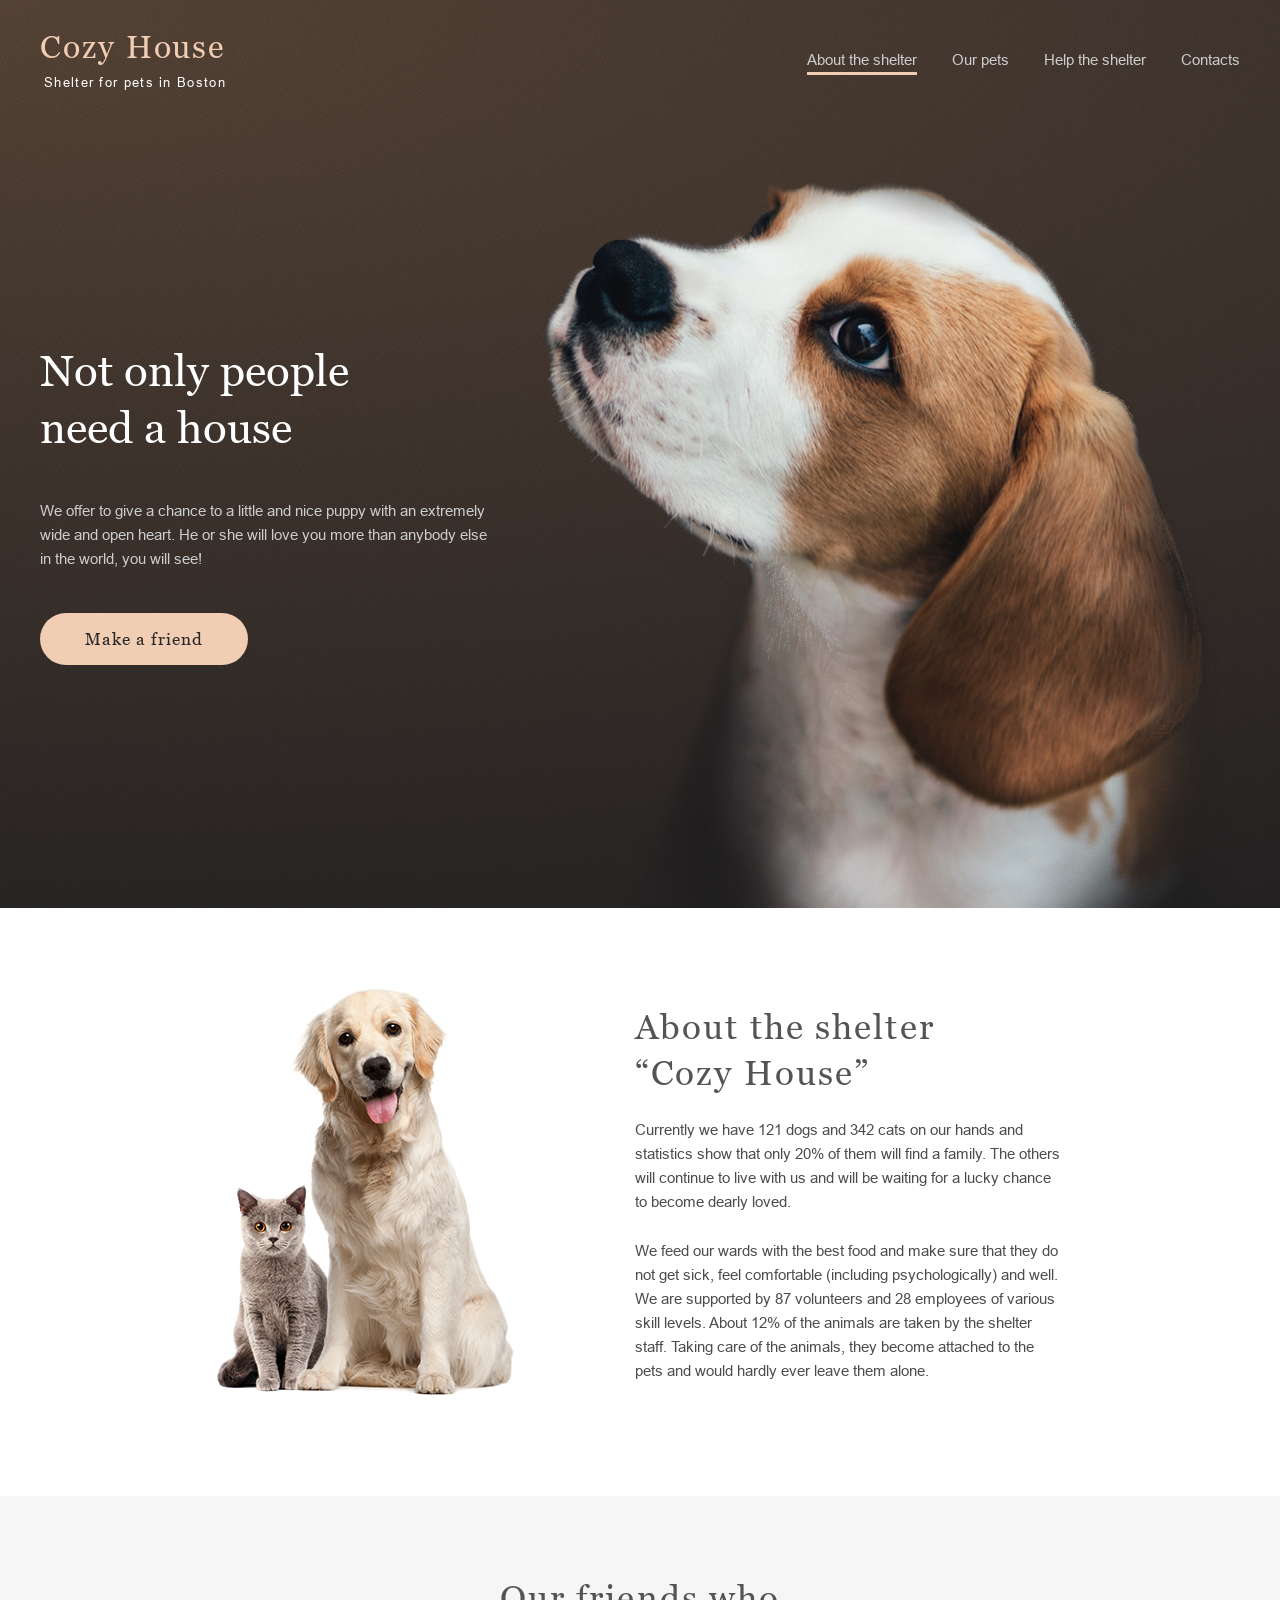
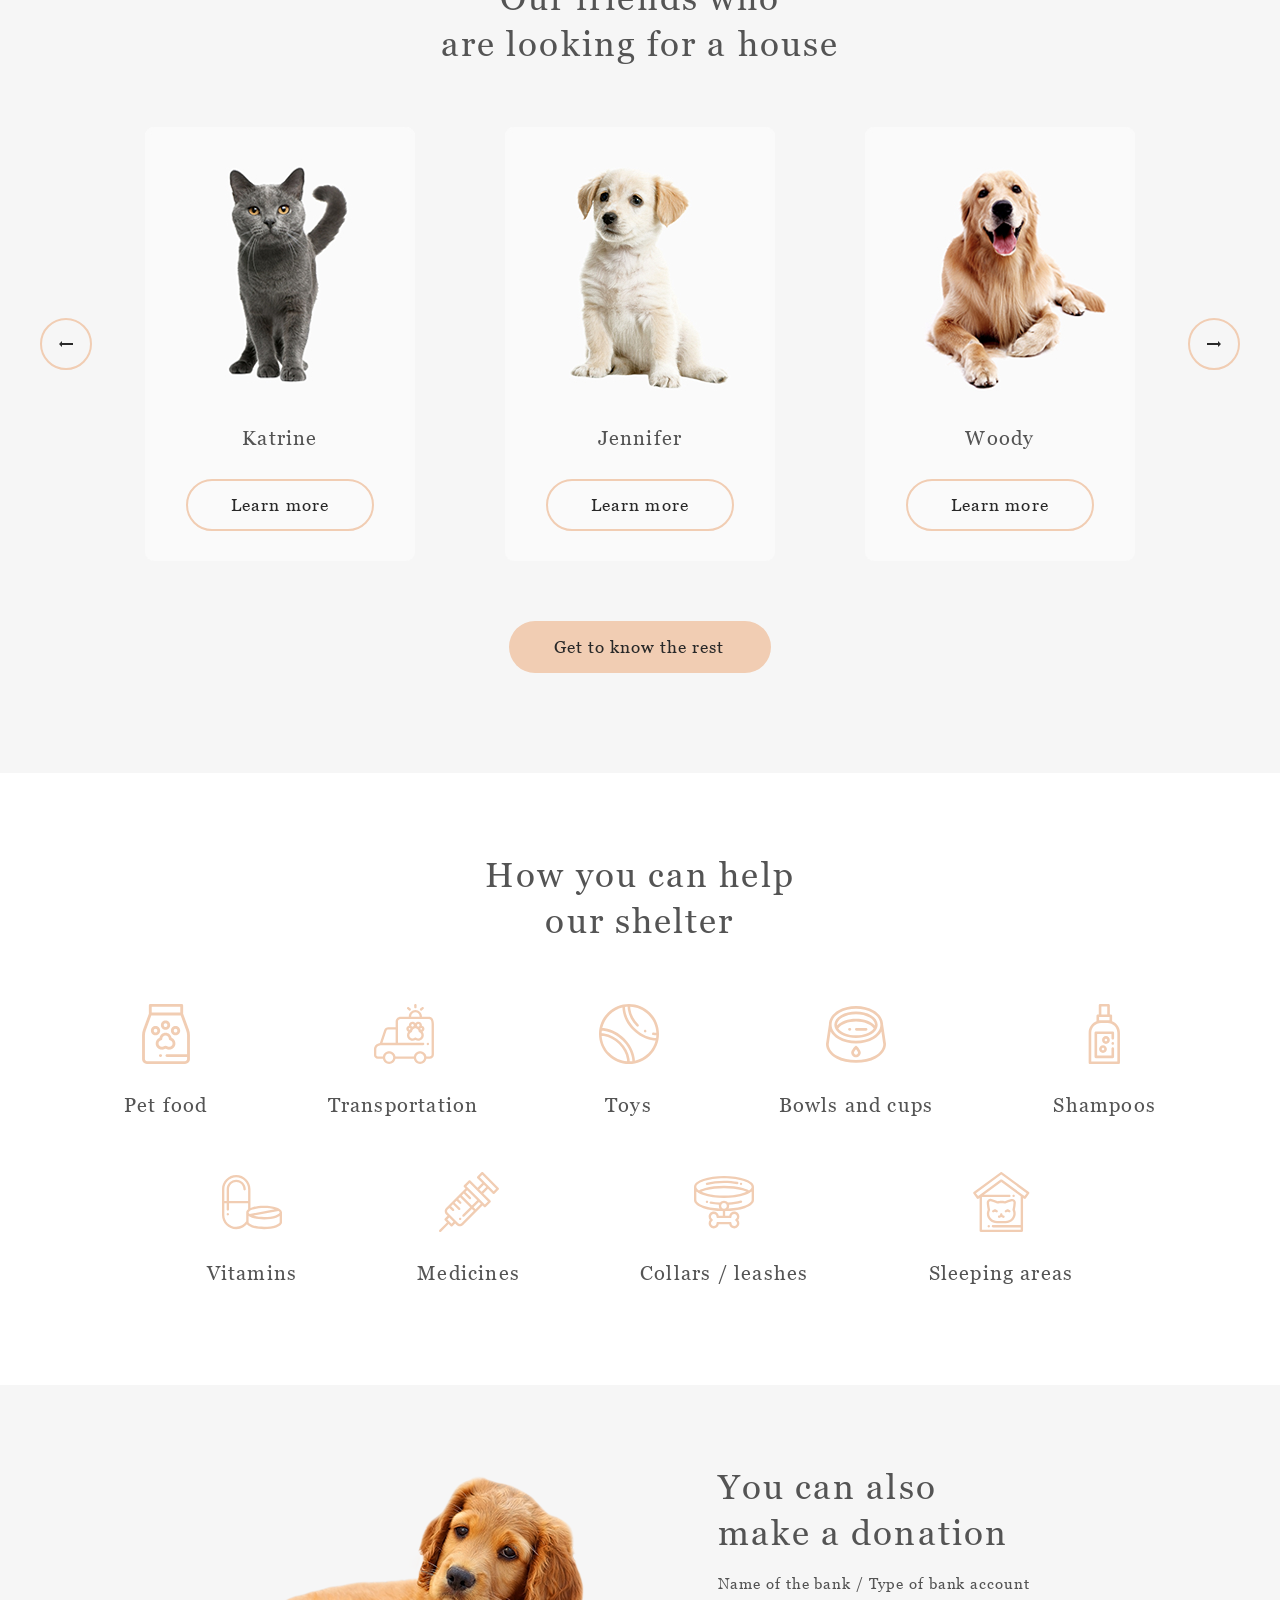
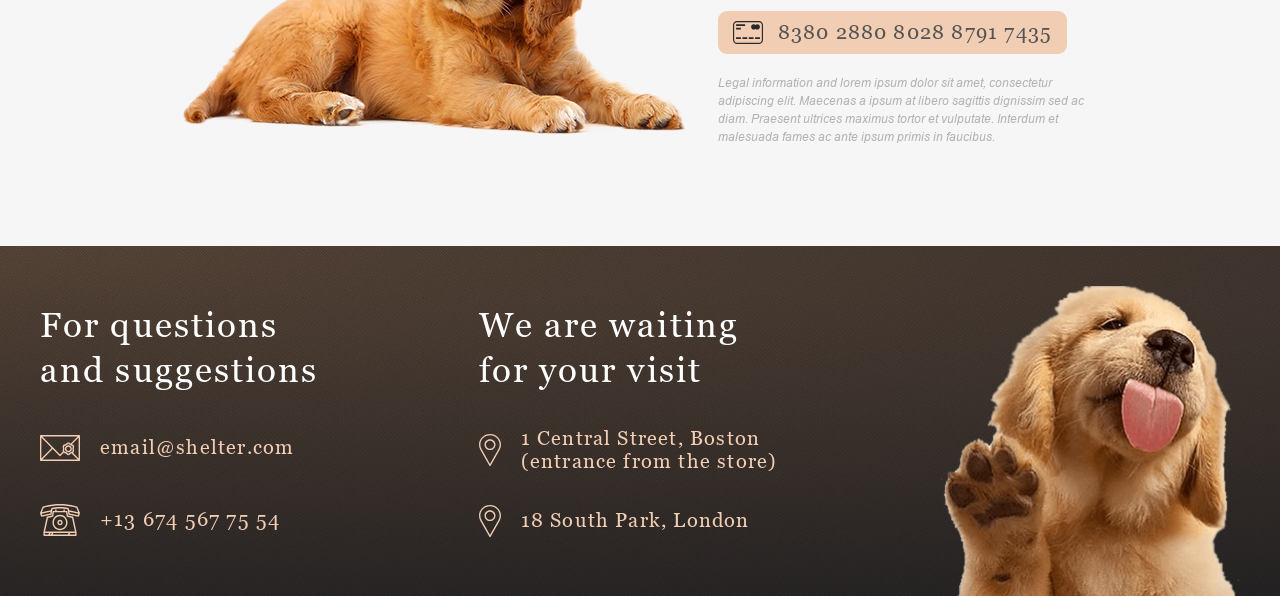
==== index.html @ 215c57c2 "w" ====
<!DOCTYPE html>
<html lang="en">
<head>
    <meta charset="UTF-8">
    <meta name="viewport" content="width=device-width, initial-scale=1.0">
    <title>Cozy House | main page</title>
    <link rel="preload" href="fonts/ArialMT.woff2" as="font" type="font/woff2" crossorigin>
    <link rel="preload" href="fonts/Georgia.woff2" as="font" type="font/woff2" crossorigin>
    <link rel="stylesheet" href="css/style.css">
    <link rel="icon" type="image/x-icon" href="images/favicon.ico">
</head>
<body>
    <header class="header">
        <div class="container">
            <div class="header__row">
                <a class="header__logo logo" href="#">
                    <div class="logo__title">
                        Cozy House
                    </div>
                    <div class="logo__desc">
                        Shelter for pets in Boston
                    </div>
                </a>
                <nav class="header__main-menu main-menu">
                    <ul class="main-menu__list">
                        <li class="main-menu__item"><a href="#" class="main-menu__link main-menu__link--current">About the shelter</a></li>
                        <li class="main-menu__item"><a href="pets.html" class="main-menu__link">Our pets</a></li>
                        <li class="main-menu__item"><a href="#help" class="main-menu__link">Help the shelter</a></li>
                        <li class="main-menu__item"><a href="#contacts" class="main-menu__link">Contacts</a></li>
                    </ul>
                </nav>
                <div class="burger header__burger">
                    <div class="burger__elem"></div>
                    <div class="burger__elem"></div>
                    <div class="burger__elem"></div>
                </div>
            </div>
        </div>
    </header>
    <main class="main">
        <div class="hero">
            <div class="container">
                <div class="hero__row">
                    <div class="hero__content">
                        <h1 class="hero__title">
                            Not only people need a house
                        </h1>
                        <div class="hero__desc">
                            We offer to give a chance to a little and nice puppy with an extremely wide and open heart. He or she will love you more than anybody else in the world, you will see!
                        </div>
                        <a class="hero__button button button--background" href="#friends">
                            Make a friend
                        </a>
                    </div>
                    <div class="hero__image-container">
                        <img class="hero__image" src="images/hero-image.png" width="698" height="728" alt="">
                    </div>
                </div>
            </div>
        </div>
        <section class="about">
            <div class="container">
                <div class="about__row">
                    <div class="about__image-container">
                        <img class="about__image" src="images/about-pets.png" width="300" height="408" alt="">
                    </div>
                    <div class="about__content">
                        <h2 class="section-title about__section-title">
                            About the shelter “Cozy House”
                        </h2>
                        <p>
                            Currently we have 121 dogs and 342 cats on our hands and statistics show that only 20% of them will find a family. The others will continue to live with us and will be waiting for a lucky chance to become dearly loved.
                        </p>
                        <p>
                            We feed our wards with the best food and make sure that they do not get sick, feel comfortable (including psychologically) and well. We are supported by 87 volunteers and 28 employees of various skill levels. About 12% of the animals are taken by the shelter staff. Taking care of the animals, they become attached to the pets and would hardly ever leave them alone.
                        </p>
                    </div>
                </div>
            </div>
        </section>
        <section class="friends friends--hero" id="friends">
            <div class="container">
                <h2 class="friends__section-title section-title section-title--big-margin">
                    Our friends who
                    are&nbsp;looking for a house
                </h2>
                <div class="friends__slider slider">
                    <div class="slider__arrow slider__arrow--left">
                        <svg width="14" height="6" viewBox="0 0 14 6" fill="none" xmlns="http://www.w3.org/2000/svg">
                            <path d="M14 2V4H3V6L0 3L3 0V2H14Z" fill="#292929" />
                        </svg>
                    </div>
                   
                    <div class="slider__wrapper">
                        <div class="slider__item">
                            <a class="friends-item" href="#">
                                <div class="friends-item__image-container">
                                    <img src="images/pets-katrine.jpg" alt="">
                                </div>
                                <div class="friends-item__title">
                                    Katrine
                                </div>
                                <div class="friends-item__button button button--round">
                                    Learn more
                                </div>
                            </a>
                        </div>
                        <div class="slider__item">
                            <a class="friends-item" href="#">
                                <div class="friends-item__image-container">
                                    <img src="images/pets-jennifer.jpg" alt="">
                                </div>
                                <div class="friends-item__title">
                                    Jennifer
                                </div>
                                <div class="friends-item__button button button--round">
                                    Learn more
                                </div>
                            </a>
                        </div>
                        <div class="slider__item">
                            <a class="friends-item" href="#">
                                <div class="friends-item__image-container">
                                    <img src="images/pets-woody.jpg" alt="">
                                </div>
                                <div class="friends-item__title">
                                    Woody
                                </div>
                                <div class="friends-item__button button button--round">
                                    Learn more
                                </div>
                            </a>
                        </div>
                        <div class="slider__item">
                            <a class="friends-item" href="#">
                                <div class="friends-item__image-container">
                                    <img src="images/pets/pets-timmy.png" alt="">
                                </div>
                                <div class="friends-item__title">
                                    Timmy
                                </div>
                                <div class="friends-item__button button button--round">
                                    Learn more
                                </div>
                            </a>
                        </div>
                        <div class="slider__item">
                            <a class="friends-item" href="#">
                                <div class="friends-item__image-container">
                                    <img src="images/pets/pets-scarlet.jpg" alt="">
                                </div>
                                <div class="friends-item__title">
                                    Scarlet
                                </div>
                                <div class="friends-item__button button button--round">
                                    Learn more
                                </div>
                            </a>
                        </div>
                        <div class="slider__item">
                            <a class="friends-item" href="#">
                                <div class="friends-item__image-container">
                                    <img src="images/pets/8.jpg" alt="">
                                </div>
                                <div class="friends-item__title">
                                    Freddie
                                </div>
                                <div class="friends-item__button button button--round">
                                    Learn more
                                </div>
                            </a>
                        </div>
                    </div>
                    <div class="slider__arrow slider__arrow--right">
                        <svg width="14" height="6" viewBox="0 0 14 6" fill="none" xmlns="http://www.w3.org/2000/svg">
                            <path d="M0 4V2L11 2V0L14 3L11 6V4L0 4Z" fill="#292929" />
                        </svg>
                    </div>
                </div>
                <a class="friends__button button button--background" href="pets.html">
                    Get to know the rest
                </a>
            </div>
        </section>
        <section class="help" id="help">
            <div class="container">
                <h2 class="help__section-title section-title section-title--big-margin">
                    How you can help
                    our shelter
                </h2>
                <div class="help__row">
                    <div class="help__col">
                        <div class="help-item">
                            <div class="help-item__icon">
                                <img src="images/help/1.svg" alt="">
                            </div>
                            <div class="help-item__name">
                                Pet food
                            </div>
                        </div>
                    </div>
                    <div class="help__col">
                        <div class="help-item">
                            <div class="help-item__icon">
                                <img src="images/help/2.svg" alt="">
                            </div>
                            <div class="help-item__name">
                                Transportation
                            </div>
                        </div>
                    </div>
                   
                    <div class="help__col">
                        <div class="help-item">
                            <div class="help-item__icon">
                                <img src="images/help/3.svg" alt="">
                            </div>
                            <div class="help-item__name">
                                Toys
                            </div>
                        </div>
                    </div>
                    <div class="help__col">
                        <div class="help-item">
                            <div class="help-item__icon">
                                <img src="images/help/4.svg" alt="">
                            </div>
                            <div class="help-item__name">
                                Bowls and cups
                            </div>
                        </div>
                    </div>
                    <div class="help__col">
                        <div class="help-item">
                            <div class="help-item__icon">
                                <img src="images/help/5.svg" alt="">
                            </div>
                            <div class="help-item__name">
                                Shampoos
                            </div>
                        </div>
                    </div>
                    <div class="help__col">
                        <div class="help-item">
                            <div class="help-item__icon">
                                <img src="images/help/6.svg" alt="">
                            </div>
                            <div class="help-item__name">
                                Vitamins
                            </div>
                        </div>
                    </div>
                    <div class="help__col">
                        <div class="help-item">
                            <div class="help-item__icon">
                                <img src="images/help/7.svg" alt="">
                            </div>
                            <div class="help-item__name">
                                Medicines
                            </div>
                        </div>
                    </div>
                    <div class="help__col">
                        <div class="help-item">
                            <div class="help-item__icon">
                                <img src="images/help/8.svg" alt="">
                            </div>
                            <div class="help-item__name">
                                Collars / leashes
                            </div>
                        </div>
                    </div>
                    <div class="help__col">
                        <div class="help-item">
                            <div class="help-item__icon">
                                <img src="images/help/9.svg" alt="">
                            </div>
                            <div class="help-item__name">
                                Sleeping areas
                            </div>
                        </div>
                    </div>
                </div>
            </div>
        </section>
        <section class="dontaion">
            <div class="container">
                <div class="dontaion__row">
                    <div class="donation__image-container">
                        <img class="dontaion__image" src="images/donation-dog.png" alt="">
                    </div>
                    <div class="dontaion__content">
                        <h2 class="dontaion__section-title section-title">
                            You can also make a donation
                        </h2>
                        <p class="donation__subtitle">
                            Name of the bank / Type of bank account
                        </p>
                        <a class="donation__credit-card cradit-card" href="#">
                            <img class="cradit-card__img" src="images/credit-card.svg" alt="">
                            8380 2880 8028 8791 7435
                        </a>
                        <div class="donation__desc">
                            Legal information and lorem ipsum dolor sit amet, consectetur adipiscing elit. Maecenas a ipsum at libero sagittis dignissim sed ac diam. Praesent ultrices maximus tortor et vulputate. Interdum et malesuada fames ac ante ipsum primis in faucibus.
                        </div>
                    </div>
                </div>
              
            </div>
        </section>
    </main> 
    <footer class="footer" id="contacts">
        <div class="container">
            <div class="footer__row">
                <div class="footer__col footer__col--links">
                    <h2 class="footer__section-title footer__section-title--big section-title">
                        For questions and suggestions
                    </h2>
                    <ul class="footer__contacts">
                        <li class="footer__list-item">
                            <a class="footer__item footer__item--center" href="mailto:email@shelter.com">
                                <img src="images/icon-email.svg" alt="">
                                email@shelter.com
                            </a>
                        </li>
                        <li class="footer__list-item">
                            <a class="footer__item footer__item--center" href="tel:+136745677554">
                                <img src="images/icon-phone.svg" alt="">
                                +13 674 567 75 54
                            </a>
                        </li>
                    </ul>
                </div>
                <div class="footer__col footer__col--adress">
                    <h2 class="footer__section-title section-title">
                        We are waiting for your visit
                    </h2>
                    <ul class="footer__contacts">
                        <li class="footer__list-item">
                            <a class="footer__item footer__item--center" href="https://maps.app.goo.gl/FoFPzvUxAFWKKioE9" target="_blank">
                                <img src="images/icon-marker.svg" alt="">
                                1 Central Street, Boston (entrance from the store)
                            </a>
                        </li>
                        <li class="footer__list-item">
                            <a class="footer__item footer__item--center" href="https://maps.app.goo.gl/FoFPzvUxAFWKKioE9" target="_blank">
                                <img src="images/icon-marker.svg" alt="">
                                18 South Park, London 
                            </a>
                        </li>
                    </ul>
                </div>
                <div class="footer__col">
                    <img  src="images/footer-puppy.png" alt="">
                </div>
            </div>
        </div>
    </footer>
    
    <div class="pop-up__container">
        <div class="pop-up">
        <div class="pop-up__img">
            <img class="" src="" alt="">
        </div>
        <div class="pop-up__right">
            <button class="pop-up__close">x</button>
            <div class="pop-up__title"></div>
        </div>
    </div>
    </div>

<style>
    .pop-up__container{
        display: none;
        position: fixed;
        top: 0;
        left: 0;
        width: 100%;
        height: 100%;
        background: rgba(0, 0, 0, 0.7);
        z-index: 200;
        justify-content: center; 
        align-items: center;
    }
    .pop-up{
        background: white;
        padding: 40px;
        position: relative;
        max-width: 500px;
        width: 90%;
        display: flex;
    }
    .pop-up__img{
        width: 150px;
        height: 270px;
    }
    .pop-up__right{
        padding-left: 40px;
    }
    .pop-up__close{
        position: absolute;
        top: 40px;
        right: 40px;
        border: none;
        padding: 10px 15px;
        border-radius: 17px;
        background-color: #41291a;
        color: aliceblue;
    }
    .pop-up__active{
        display: flex;
    }
    .pop-up__title{
        font-size: 30px;
    }

</style>


    <script src="main.js"></script>
</body>
</html>
---- css/style.css ----
:root {
    --color-light-xl: #fff;
	--color-light-l: #f6f6f6;
	--color-light-s: #fafafa;
	--color-dark-s: #cdcdcd;
	--color-dark-m: #b2b2b2;
	--color-dark-l: #545454;
	--color-dark-xl: #4c4c4c;
	--color-dark-2xl: #444;
	--color-dark-3xl: #292929;
	--color-primary: #f1cdb3;
	--color-primary-light: #fddcc4;
	--start-screen-gradient-background: #211f20;
	--footer-gradient-background: #211f20;
    --font-family: "Georgia", sans-serif;
    --second-family: "Arial", sans-serif;
}
@font-face {
    font-family: 'Georgia';
    src: url('../fonts/Georgia-Italic.woff2') format('woff2');
    font-weight: normal;
    font-style: italic;
    font-display: swap;
}

@font-face {
    font-family: 'Arial';
    src: url('../fonts/ArialMT.woff2') format('woff2');
    font-weight: normal;
    font-style: normal;
    font-display: swap;
}

@font-face {
    font-family: 'Arial';
    src: url('../fonts/Arial-ItalicMT.woff2') format('woff2');
    font-weight: normal;
    font-style: italic;
    font-display: swap;
}

@font-face {
    font-family: 'Georgia';
    src: url('../fonts/Georgia.woff2') format('woff2');
    font-weight: normal;
    font-style: normal;
    font-display: swap;
}


html{
	scroll-behavior: smooth;
	height: 100%;
}

body{
	display: flex;
	flex-direction: column;	
	height: 100%;
    margin: 0;
    padding: 0;
    font-family: var(--font-family);
    color: var(--color-dark-l);
	background: var(--color-light-l);
}

.main{
	flex: 1 0 auto;
}

.footer{
	flex: 0 0 auto;
}

.container{
	max-width: 1200px;
	padding: 0 15px;
	margin: 0 auto;
}

.button{
	display: inline-flex;
	box-sizing: border-box;
	font-family: var(--font-family);
	font-weight: 400;
	font-size: 17px;
	line-height: 130%;
	color: var(--color-dark-3xl);
	letter-spacing: 0.06em;
	text-decoration: none;
	border-radius: 100px;
	transition: 0.3s;
}

.button--background{
	padding: 15px 45px;
	background: var(--color-primary);
}

.button--background:hover{
	background: var(--color-primary-light)
}

.button--round{
	padding: 13px 43px;
	border: 2px solid var(--color-primary);
}

.section-title{
	font-family: var(--font-family);
	font-weight: 400;
	font-size: 35px;
	line-height: 130%;
	letter-spacing: 0.06em;
	color: var(--color-dark-l);
	margin: 0;
}

.section-title--big-margin{
	margin-bottom: 60px;
}

.header{
	position: absolute;
	top: 0;
	left: 0;
	z-index: 10;
	width: 100%;
	padding: 30px 0;
}

.header--inside{
	position: relative;
}

.header--white{
	background: var(--color-light-xl);
}

.header--white .logo__title{
	color: var(--color-dark-l);
}

.header--white .logo__desc{
	color: var(--color-dark-3xl);
}

.header--white .main-menu__link{
	color: var(--color-dark-l);
}

.header--white .main-menu__link:not(.main-menu__link--current):hover{
	color: var(--color-dark-3xl);
}

.header--white .burger__elem{
	background-color: #000000;
}

.header__row{
	display: flex;
	justify-content: space-between;
	align-items: center;
}

.logo{
	text-decoration: none;
}

.logo__title{
	font-family: var(--font-family);
	font-weight: 400;
	font-size: 32px;
	line-height: 110%;
	letter-spacing: 0.06em;
	color: var(--color-primary);
}

.logo__desc{
	margin-top: 10px;	
	margin-left: 4px;
	font-family: var(--second-family);
	font-weight: 400;
	font-size: 13px;
	letter-spacing: 0.1em;
	color: var(--color-light-xl);
}

.main-menu__list{
	padding: 0;
	margin: 0;
	display: flex;
	gap: 35px;
	list-style: none;
}

.main-menu__link{
	position: relative;
	display: block;
	font-family: var(--second-family);
	font-weight: 400;
	font-size: 15px;
	line-height: 160%;
	color: var(--color-dark-s);
	text-decoration: none;
	transition: 0.3s;
}

.main-menu__link:after{
	content: '';
	position: absolute;
	top: 100%;
	left: 0;
	width: 0;
	height: 3px;
	background: var(--color-primary);
	transition: 0.3s;
}

.main-menu__link--current{
	cursor: inherit;
}

.main-menu__link.main-menu__link--current:after{
	width: 100%;
}

.main-menu__link:not(.main-menu__link--current):active,
.main-menu__link:not(.main-menu__link--current):hover{
	color: var(--color-light-s);
}


.main-menu__link:not(.main-menu__link--current):active:after{
	width: 100%;
}

.hero{
	position: relative;
	padding-top: 180px;
	background: var(--start-screen-gradient-background) radial-gradient(237.5% 111.8% at 0% 0%, rgb(91, 72, 58) 0%, rgb(38, 36, 37) 100%);
	background-size: cover;
}
.hero::before{
	content: '';
	position: absolute;
	top: 0;
	height: 100%;
	width: 100%;
	background-image: url(../images/noise_transparent.png);
}

.hero__row{
	position: relative;
	display: flex;
	align-items: flex-end;
	justify-content: space-between;
}

.hero__content{
	align-self: center;
	flex-shrink: 0;
	padding-bottom: 80px;
}

.hero__title{
	margin: 0;
	max-width: 310px;
	font-weight: 400;
	font-size: 44px;
	line-height: 130%;
	color: var(--color-light-xl);
}

.hero__desc{
	margin: 42px 0;
	font-family: var(--second-family);
	font-weight: 400;
	font-size: 15px;
	line-height: 160%;
	color: var(--color-dark-s);
	max-width: 460px;
}

.hero__image{
	display: block;
	max-width: 100%;
	height: auto;
}

.about{
	padding: 80px 0 96px;
	background: var(--color-light-xl);
}

.about__row{
	display: flex;
	align-items: center;
	justify-content: center;
	gap: 120px;
}
.about__content{
	max-width: 430px;
}

.about__section-title{
	max-width: 370px;
	margin-bottom: 22px;
}

.about__content p{
	font-family: var(--second-family);
	font-weight: 400;
	font-size: 15px;
	line-height: 160%;
	color: var(--color-dark-xl);
	margin: 0;
}	

.about__content p + p{
	margin-top: 25px;
}

.friends{
	padding: 80px 0 100px;
}

.friends__grid{
	display: grid;
	grid-template-columns: repeat(4, 1fr);
	gap: 30px 40px;
}

.friends__section-title{
	max-width: 430px;
	margin-left: auto;
	margin-right: auto;
	text-align: center;
}

.friends__pagination{
	margin-top: 60px;
}

.pagination__list{
	display: flex;
	align-items: center;
	justify-content: center;
	gap: 20px;
	list-style: none;
	padding: 0;
	margin: 0;
	list-style: none;

}

.pagination__link{
	display: flex;
	align-items: center;
	justify-content: center;
	height: 52px;
	width: 52px;
	box-sizing: border-box;
	border: 2px solid var(--color-primary);
	border-radius: 100px;
	padding-bottom: 3px;
	font-size: 20px;
	line-height: 1;
	/* letter-spacing: 0.06em; */
	text-align: center;
	color: var(--color-dark-3xl);
	text-decoration: none;
	transition: 0.4s;
}

.pagination__link:not(.pagination__link--disable):not(.pagination__link--current):hover{
	background: var(--color-primary-light);
	border-color: var(--color-primary-light);
}

.pagination__link:not(.pagination__link--disable):not(.pagination__link--current):active,
.pagination__link--current{
	background: var(--color-primary);
	border-color:  var(--color-primary);
}

.pagination__link--disable{
	color: var(--color-dark-s);
	border-color: var(--color-dark-s);
	cursor: no-drop;
}

.slider{
	position: relative;
	padding: 0 105px;
	box-sizing: border-box;
	
}

.slider__wrapper{
	display: flex;
	/* display: grid; */
	/* grid-auto-flow: column; */
	/* flex-basis: calc((100% - (90px * 2)) / 3); */
	gap: 90px;
	overflow: hidden;
	}

.slider__arrow{
	position: absolute;
	top: 50%;
	transform: translateY(-50%);
	display: flex;
	align-items: center;
	justify-content: center;
	height: 52px;
	width: 52px;
	box-sizing: border-box;
	border-radius: 100px;
	border: 2px solid var(--color-primary);
	cursor: pointer;
	transition: 0.3s;
}

.slider__arrow:hover{
	background-color: var(--color-primary-light);
	border-color: var(--color-primary-light);
}

.slider__arrow--left{
	left: 0;
}

.slider__arrow--right{
	right: 0;
}

.friends__button{
	display: block;
	max-width: 262px;
	margin: 60px auto 0;
}

.slider__item{
	flex-basis: calc((100% - (90px * 2)) / 3);
	flex-grow: 0;
    flex-shrink: 0;
}
.friends-item{
	display: flex;
	flex-direction: column;
	align-items: center;
	gap: 30px;
	padding-bottom: 30px;
	text-decoration: none;
	background: var(--color-light-s);
	border-radius: 9px;
	transition: 0.3s;



}

.friends-item:hover{
	background-color: #ffffff;
	box-shadow: 0 2px 35px 14px rgba(13, 13, 13, 0.04);
}

.friends-item:hover .friends-item__button{
	background: var(--color-primary-light);
	border-color: var(--color-primary-light);
}

.friends-item__image-container{
	position: relative;
	overflow: hidden;
	height: 270px;
	border-radius: 9px 9px 0 0;
}

.friends-item__image-container img{
	height: 100%;
	width: 100%;
	object-fit: contain;
	object-position: center;
}

.friends-item__title{
	font-family: var(--font-family);
	font-weight: 400;
	font-size: 20px;
	letter-spacing: 0.06em;
	text-align: center;
	color: var(--color-dark-l);
	text-decoration: none;
}

.help{
	padding: 80px 0 100px;
	background: var(--color-light-xl);
}

.help__section-title{
	max-width: 310px;
	margin-left: auto;
	margin-right: auto;
	text-align: center;
}

.help__row{
	display: flex;
    flex-wrap: wrap;
    gap: 55px 120px;
    justify-content: center;
}


.help-item{
	display: flex;
	flex-direction: column;
	align-items: center;
	gap: 30px;
}

.help-item__icon{
	height: 60px;
	display: flex;
	align-items: flex-end;
	justify-content: center;
}

.help-item__icon img{
	max-width: 100%;
	max-height: 60px;
}

.help-item__name{
	font-family: var(--font-family);
	font-weight: 400;
	font-size: 20px;
	line-height: 115%;
	letter-spacing: 0.06em;
	text-align: center;
	color: var(--color-dark-l);
}

.dontaion{
	padding: 80px 0 100px;
	background: var(--color-light-l);
}

.dontaion__row{
	display: flex;
	justify-content: center;
	align-items: center;
	gap: 30px;
}

.dontaion__content{
	max-width: 380px;
}

.dontaion__section-title{
	max-width: 300px;
}

.donation__subtitle{
	margin: 20px 0 18px;
	font-family: var(--font-family);
	font-weight: 400;
	font-size: 15px;
	line-height: 110%;
	letter-spacing: 0.06em;
	color: var(--color-dark-l);
}

.donation__image-container{
	padding-top: 4px;
}

.cradit-card{
	display: flex;
	align-items: center;
	padding: 10px 10px 10px 15px;
	box-sizing: border-box;
	max-width: 349px;
	font-family: var(--font-family);
	font-weight: 400;
	font-size: 20px;
	line-height: 115%;
	letter-spacing: 0.06em;
	color: var(--color-dark-l);
	text-decoration: none;
	border-radius: 9px;
	background: var(--color-primary);
	transition: 0.4s;
}

.cradit-card:hover{
	opacity: .8;
}

.cradit-card__img{
	margin-right: 15px;
}

.donation__desc{
	margin-top: 20px;
	font-family: var(--second-family);
	font-style: italic;
	font-weight: 400;
	font-size: 12px;
	line-height: 150%;
	color: var(--color-dark-m);
}


.footer{
	position: relative;
	padding: 40px 0 0 0;
	/* background:  radial-gradient(549.89% 73.65% at 5.73% 50%, rgb(81, 61, 47) 0%, rgb(26, 26, 28) 100%) var(--start-screen-gradient-background); */
	background: var(--start-screen-gradient-background) radial-gradient(237.5% 111.8% at 0% 0%, rgb(91, 72, 58) 0%, rgb(38, 36, 37) 100%);
}
.footer::before{
	content: '';
	position: absolute;
	top: 0;
	left: 0;
	height: 100%;
	width: 100%;
	background: url(../images/noise_transparent.png);
}
.footer__row{
	position: relative;
	display: flex;
	align-items: flex-start;
	justify-content: space-between;
}

.footer__section-title{
	margin-bottom: 33px;
	color: var(--color-light-xl);
}

.footer__section-title--big{
	margin-bottom: 38px;
}

.footer__contacts{
	padding: 0;
	margin: 0;
	list-style: none;
}

.footer__col--links {
	max-width: 279px;
}

.footer__col--adress{
	max-width: 302px;
}

.footer__col--adress .footer__list-item + .footer__list-item{
	margin-top: 32px;
}

.footer__col > img{
	display: block;
}
.footer__col:not(:last-child){
	padding-top: 17px;
}

.footer__item{
	display: flex;
	align-items: flex-start;
	font-weight: 400;
	font-size: 20px;
	line-height: 115%;
	letter-spacing: 0.06em;
	color: var(--color-primary);
	text-decoration: none;
	transition: .4s;
}

.footer__item:hover{
	opacity: 0.8;
}

.footer__item--center{
	align-items: center;
}

.footer__item img{
	margin-right: 20px;
	flex-shrink: 0;
}

.footer__list-item + .footer__list-item {
	margin-top: 40px;
}

.burger{
	display: none;
}

@media (max-width:1100px){
	
	.slider__wrapper{
		gap: 50px;
	}

	.friends__grid{
		grid-template-columns: repeat(3,1fr);
	}
}
@media (max-width:991px){

	.slider__item{
		
		flex-basis: calc((100% - 40px) / 2);
	 }
	.container{
		padding: 0 30px;
	}

	.hero {
		padding-top: 149px;
	}

	.hero__row{
		flex-direction: column;
	}

	.hero__content{
		display: flex;
		flex-direction: column;
		padding-bottom: 100px;
	}

	.hero__desc{
		max-width: clamp(300px, 60vw, 800px);
	}
	
	.hero__image{
		max-width: 569px;
		width: 100%;
	}

	.hero__button{
		margin: 0 auto;
	}

	.about__row{
		flex-direction: column-reverse;
		gap: 80px;
	}

	.about__section-title{
		margin-bottom: 24px;
	}

	.slider{
		padding: 0 64px;
	}

	.slider__item{
		width: 100%;
	}

	.slider__wrapper{
		gap: 40px;
	}

	.slider__item:nth-child(3){
		display: none;
	}
	
	.help{
		padding: 80px 0 99px;
	}

	.help__row{
		display: grid;
		grid-template-columns: repeat(3, 1fr);
		gap: 55px 0;
		padding: 0 10px;
		box-sizing: border-box;
	}
	.help__col{
		padding: 0 15px;
		box-sizing: border-box;
	}


	.dontaion__row{
		flex-direction: column-reverse;
		gap: 60px;
	}

	.donation__image-container{
		padding-top: 0;
	}

	.donation__image-container img{
		display: block;
		margin-left: -2px;
	}

	.donation__subtitle{
		margin: 20px 0 19px;
	}
	
	.footer{
		padding: 31px 0 0 0;
	}

	.footer__col:not(:last-child){
		padding-top: 0;
	}

	.footer__row{
		flex-wrap: wrap;
		justify-content: center;
		gap: 64px 60px;
	}

	.friends{
		padding: 80px 0 78px;
	}
	.friends--hero{
		padding: 80px 0 100px;
	}
	.friends__section-title{
		margin-bottom: 30px;
	}
	.friends--hero .friends__section-title{
		margin-bottom: 60px;
	}
	.friends__grid{
		grid-template-columns: repeat(2,1fr);
		padding: 0 64px;
	}

	.friends__grid .friends-item:nth-child(n + 7){
		display: none;
	}

	.friends__pagination{
		margin-top: 40px;
	}
	
}

@media (max-width:767px){

	.container{
		padding: 0 15px;
	}

	.header .container{
		padding: 0 20px;
	}

	.header__main-menu{
		display: none;
		 transform: translateX(100%);
	}


	.no-scroll{
		overflow: hidden;
    	height: 100vh; 
	}



	.active{
		display: flex;
		background-color: #41291a;
		position: fixed;
    	top: 0;
    	right: 0;
    	width: 50%;
    	height: 100vh;
    	transition: transform 0.3s  ease-in-out;
		transform: translateX(0);
    	z-index: 50;
		padding: 50px 20px 40px 40px;

	}
	.main-menu__list{
		flex-direction: column;
		row-gap: 70px;
	}
	.main-menu__link{
		font-size: 30px;
	}






	.burger{
		display: flex;
		flex-direction: column;
		justify-content: space-between;
		width: 30px;
		height: 22px;
		z-index: 100;
	}
	
	.burger__elem{
		height: 2px;
		background-color: var(--color-primary);
	}

	.hero .container{
		padding:  0 14px;
	}

	.hero__content{
		text-align: center;
	}

	.hero__title{
		max-width: 255px;
		margin: 0 auto;
		font-size: 25px;
		line-height: 130%;
		letter-spacing: 0.06em;
	}

	.hero__desc{

		font-size: 15px;
		line-height: 160%;
	}

	.about{
		padding: 42px 0 38px;
	}

	.about .container{
		padding: 0 25px;
	}
	
	.about__row{
		gap: 41px;
	}

	.about__content p + p{
		margin-top: 22px;
	}
	

	.about__image{
		height: auto;
		max-width: 100%;
	}

	.section-title{
		font-size: 25px;
		line-height: 130%;
		letter-spacing: 0.06em;
		text-align: center;
	}


	.section-title--big-margin{
		margin-bottom: 41px;
	}

	.about__content p{
		text-align: justify;
	}

	.friends{
		padding: 42px 0 43px;
	}

	.slider{
		padding: 0 10px 72px;
	}

	/* .slider__item:nth-child(2){
		display: none;
	} */
	 .slider__wrapper{
		gap: 40px;
	 }
	 .slider__item{
		flex-basis: 100%;
		
	 }

	.slider__arrow{
		top: auto;
		bottom: 0;
	}

	.slider__arrow--right{
		transform: translateX(92px);
		right: 50%;
	}

	.slider__arrow--left{
		transform: translateX(-92px);
		left: 50%;
	}

	.friends__button{
		margin-top: 42px;
	}
	
	.help{
		padding: 42px 0 39px;
	}
	
	.help__row{
		grid-template-columns: repeat(2, 1fr);
		gap: 30px;
		padding: 0;
	}

	.help__section-title{
		max-width: 230px;
	}
	
	.help__col{
		padding: 0;
	}

	.help-item{
		gap: 21px;
	}

	.help-item__icon{
		height: 50px;
	}

	.help-item__icon img{
		max-height: 50px;
	}

	.help-item__name{
		font-size: 15px;
		line-height: 110%;
		letter-spacing: 0.06em;
	}

	

	.donation__image-container img{
		max-width: 100%;
	}

	.dontaion{
		padding: 42px 0;
	}

	.donation .container{
		padding: 0 19px;
	}

	.dontaion__section-title{
		max-width: 220px;
		margin: 0 auto;
	}

	.donation__subtitle{
		font-weight: 400;
		font-size: 15px;
		line-height: 160%;
		text-align: center;
		letter-spacing: 0;
	}

	.dontaion__content{
		display: flex;
		flex-direction: column;
	}

	.cradit-card{
		font-size: 15px;
		line-height: 110%;
		align-self: flex-start;
	}

	.dontaion .container{
		padding: 0 20px;
	}

	.dontaion__row{
		gap: 43px;
	}

	.donation__desc{
		text-align: justify;
	}

	.footer__item {
		justify-content: center;
	}

	.footer__row{
		gap: 40px;
	}

	.footer__section-title{
		margin-bottom: 38px;
	}

	.footer__col--adress .footer__contacts{
		margin: 0 -5px;
	}

	.footer__col--adress .footer__item {
		justify-content: flex-start;
	}

	.footer__col--adress .footer__list-item + .footer__list-item{
		margin-top: 40px;
	}

	.footer__col > img{
		max-width: 260px;
	}

	.friends__grid{
		padding: 0 9px;
		grid-template-columns: 1fr 1fr;
	}

	.friends__pagination{
		margin-top: 44px;
	}

	.pagination__list{
		gap: 10px;
	}

	.about__section-title{
		max-width: 300px;
		margin: 0 auto 24px;
	}
	.friends--hero .friends__section-title{
		margin-bottom: 42px;
	}
}
@media (max-width:650px){
	.footer__row{
		flex-direction: column;
		align-items: center;
	}

}
@media (max-width:568px){

	.friends__grid{
		grid-template-columns: 1fr;
	}

	.friends__grid .friends-item:nth-child(n + 4){
		display: none;
	}
	.hero__image{
		max-width: 260px;
	}

	.hero__content{
		padding-bottom: 106px;
	}

	.hero__image-container{
		margin-right: -4px;
	}

	.about__image{
		max-width: 260px;
	}

	.donation__image-container img{
		max-width: 260px;
		margin-right: 0;
	}

}
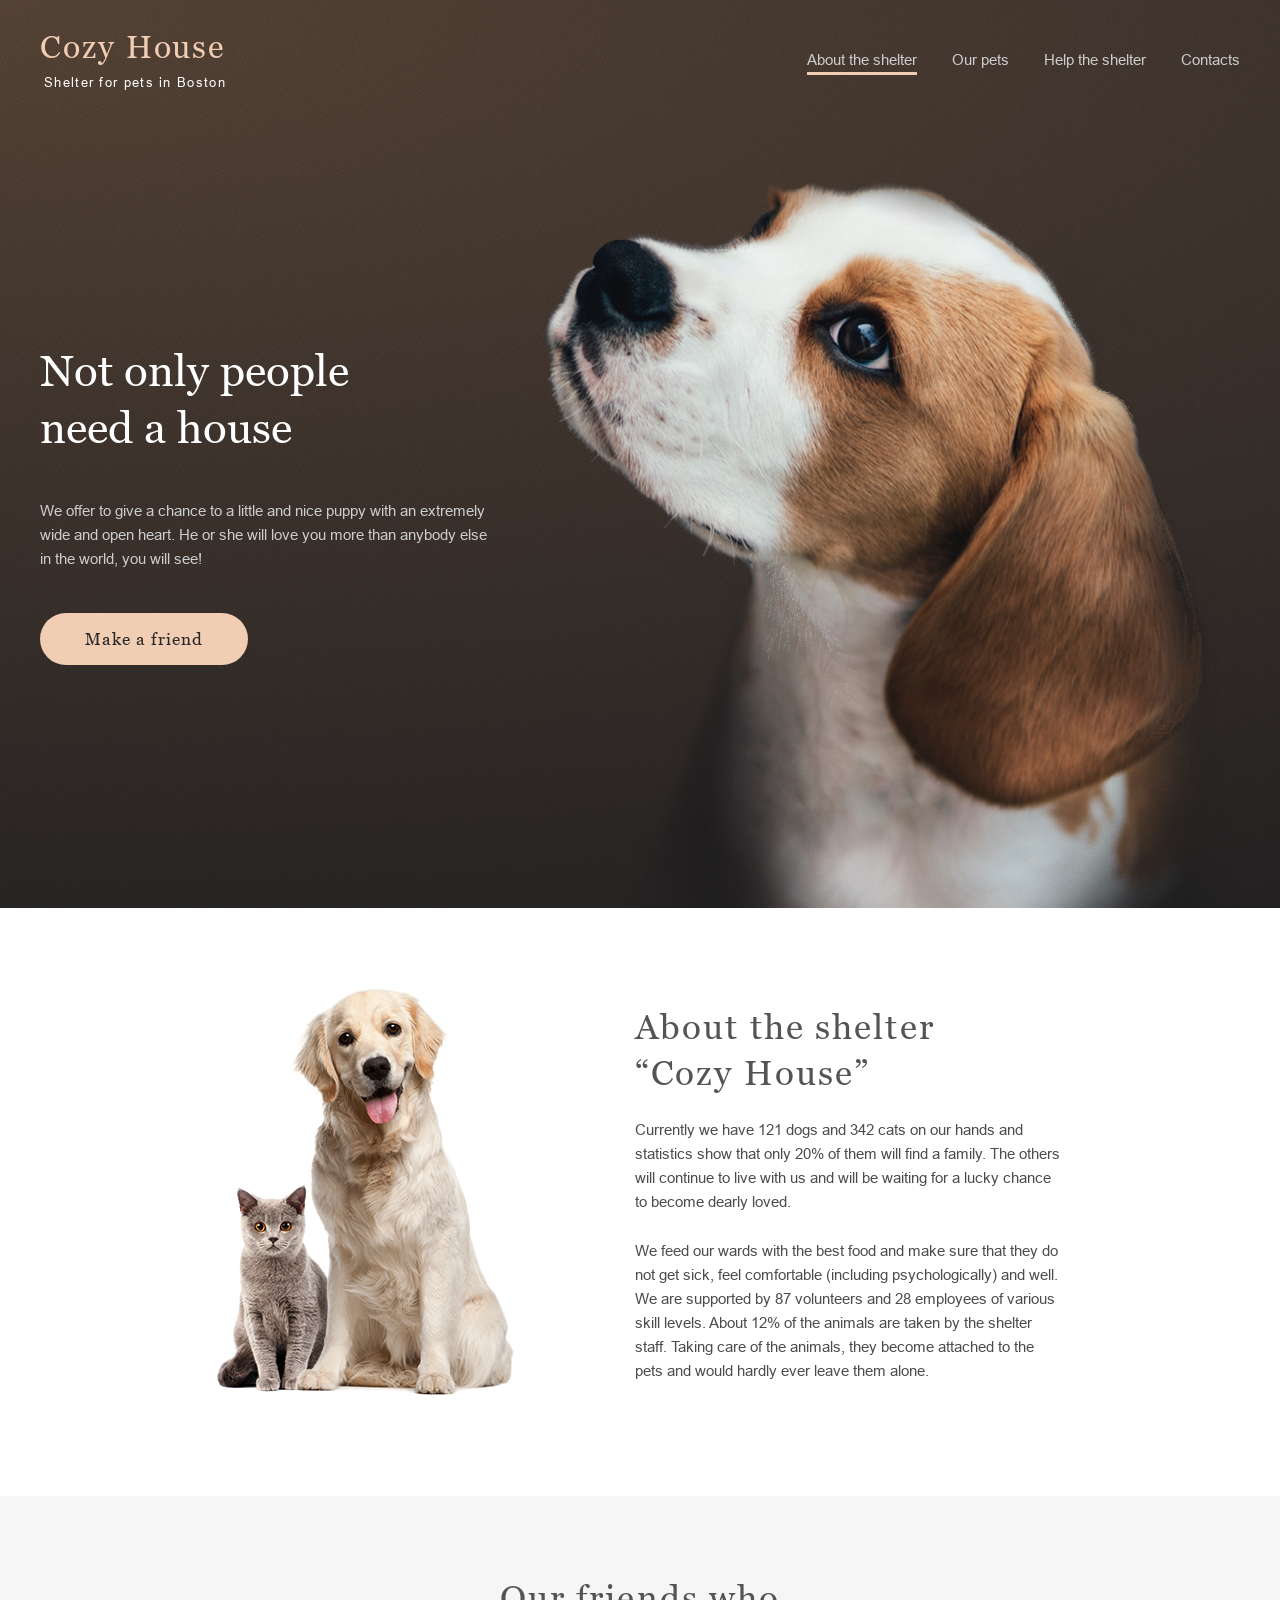
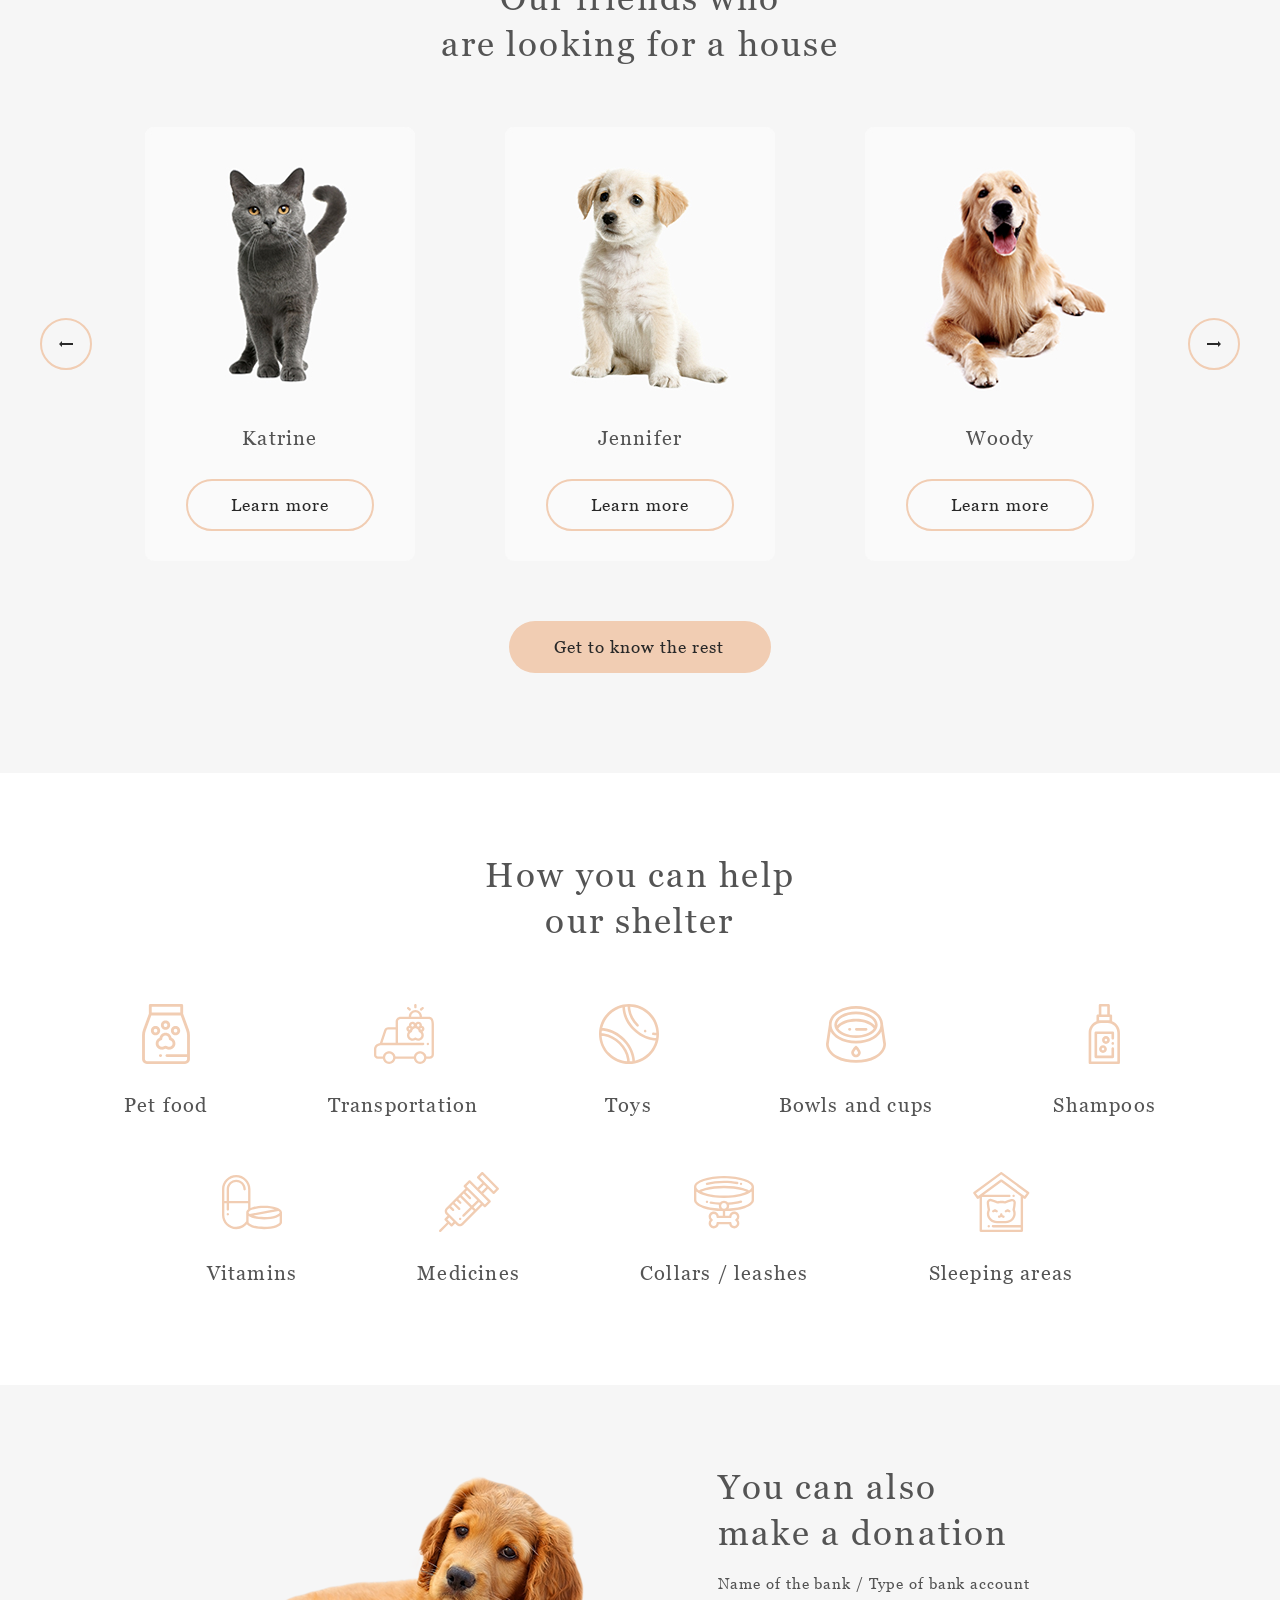
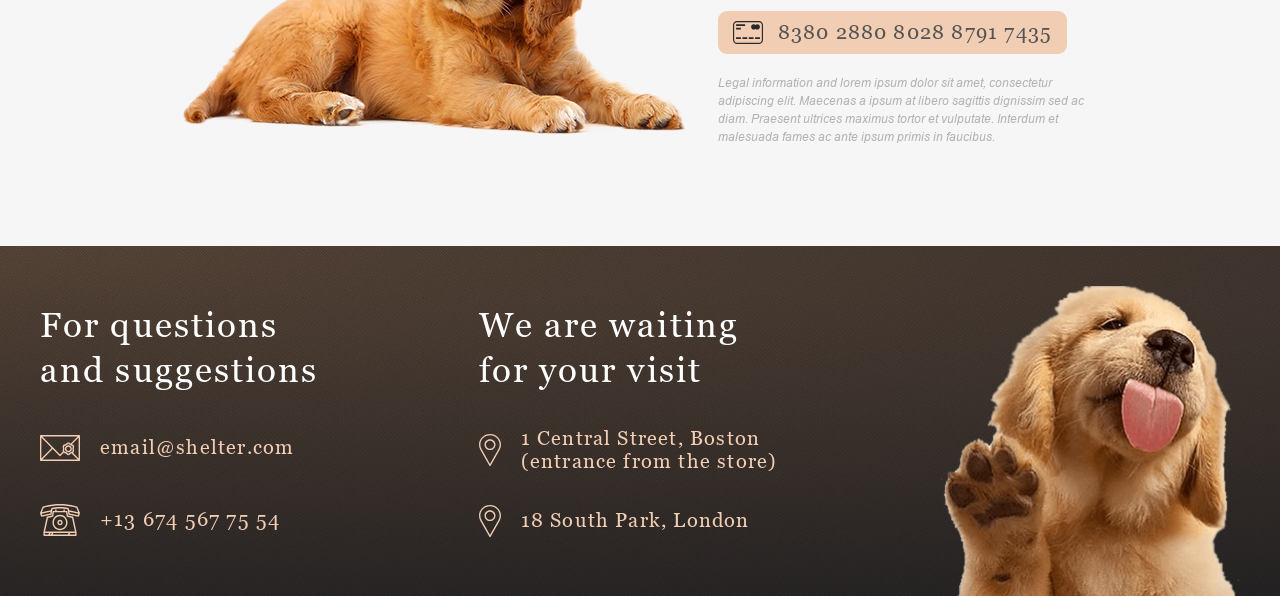
==== commit 1f122125: "upload" ====
--- a/index.html
+++ b/index.html
@@ -359,12 +359,13 @@
     
     <div class="pop-up__container">
         <div class="pop-up">
-        <div class="pop-up__img">
-            <img class="" src="" alt="">
+        <div >
+            <img class="pop-up__img" src="" alt="">
         </div>
         <div class="pop-up__right">
             <button class="pop-up__close">x</button>
-            <div class="pop-up__title"></div>
+            <div class="pop-up__desc">
+            </div>
         </div>
     </div>
     </div>
@@ -372,6 +373,7 @@
 <style>
     .pop-up__container{
         display: none;
+        /* display: flex; */
         position: fixed;
         top: 0;
         left: 0;
@@ -384,15 +386,15 @@
     }
     .pop-up{
         background: white;
-        padding: 40px;
+        padding: 90px;
         position: relative;
-        max-width: 500px;
-        width: 90%;
+        max-width: 700px;
         display: flex;
+        border-radius: 20px;
     }
     .pop-up__img{
-        width: 150px;
-        height: 270px;
+        width: 400px;
+        height: 420px;
     }
     .pop-up__right{
         padding-left: 40px;
@@ -402,16 +404,22 @@
         top: 40px;
         right: 40px;
         border: none;
-        padding: 10px 15px;
-        border-radius: 17px;
-        background-color: #41291a;
-        color: aliceblue;
+        padding: 15px 25px;
+        border-radius: 50%;
+        border: 3px solid #f1cdbc;
+        background-color: white;
+        color: black;
+        font-size: 27px;
+
     }
     .pop-up__active{
         display: flex;
     }
-    .pop-up__title{
-        font-size: 30px;
+    .pop-up__desc div{
+        font-size: 27px;
+        display: flex;
+        flex-direction: column;
+        gap: 10px
     }
 
 </style>
--- a/css/style.css
+++ b/css/style.css
@@ -47,6 +47,11 @@
     font-display: swap;
 }
 
+.no-scroll{
+		overflow: hidden;
+    	height: 100vh; 
+	}
+
 
 html{
 	scroll-behavior: smooth;
@@ -399,9 +404,6 @@
 
 .slider__wrapper{
 	display: flex;
-	/* display: grid; */
-	/* grid-auto-flow: column; */
-	/* flex-basis: calc((100% - (90px * 2)) / 3); */
 	gap: 90px;
 	overflow: hidden;
 	}
@@ -442,9 +444,9 @@
 }
 
 .slider__item{
-	flex-basis: calc((100% - (90px * 2)) / 3);
 	flex-grow: 0;
     flex-shrink: 0;
+	/* width: calc((100% - 90px) / 3); */
 }
 .friends-item{
 	display: flex;
@@ -716,10 +718,6 @@
 }
 @media (max-width:991px){
 
-	.slider__item{
-		
-		flex-basis: calc((100% - 40px) / 2);
-	 }
 	.container{
 		padding: 0 30px;
 	}
@@ -765,16 +763,17 @@
 	}
 
 	.slider__item{
-		width: 100%;
+		/* width: 100%; */
+		width: calc((100% - 40px) / 2);
 	}
 
 	.slider__wrapper{
 		gap: 40px;
 	}
 
-	.slider__item:nth-child(3){
+	/* .slider__item:nth-child(3){
 		display: none;
-	}
+	} */
 	
 	.help{
 		padding: 80px 0 99px;
@@ -842,9 +841,9 @@
 		padding: 0 64px;
 	}
 
-	.friends__grid .friends-item:nth-child(n + 7){
+	/* .friends__grid .friends-item:nth-child(n + 7){
 		display: none;
-	}
+	} */
 
 	.friends__pagination{
 		margin-top: 40px;
@@ -868,11 +867,7 @@
 	}
 
 
-	.no-scroll{
-		overflow: hidden;
-    	height: 100vh; 
-	}
-
+	
 
 
 	.active{
@@ -889,6 +884,20 @@
 		padding: 50px 20px 40px 40px;
 
 	}
+	.active--white{
+		background-color: white;
+		display: flex;
+		background-color: #41291a;
+		position: fixed;
+    	top: 0;
+    	right: 0;
+    	width: 50%;
+    	height: 100vh;
+    	transition: transform 0.3s  ease-in-out;
+		transform: translateX(0);
+    	z-index: 50;
+		padding: 50px 20px 40px 40px;
+	}
 	.main-menu__list{
 		flex-direction: column;
 		row-gap: 70px;
@@ -990,10 +999,10 @@
 	 .slider__wrapper{
 		gap: 40px;
 	 }
-	 .slider__item{
+	 /* .slider__item{
 		flex-basis: 100%;
 		
-	 }
+	 } */
 
 	.slider__arrow{
 		top: auto;
@@ -1154,6 +1163,9 @@
 		flex-direction: column;
 		align-items: center;
 	}
+	.slider__item{
+		width: 100%;
+	}
 
 }
 @media (max-width:568px){
